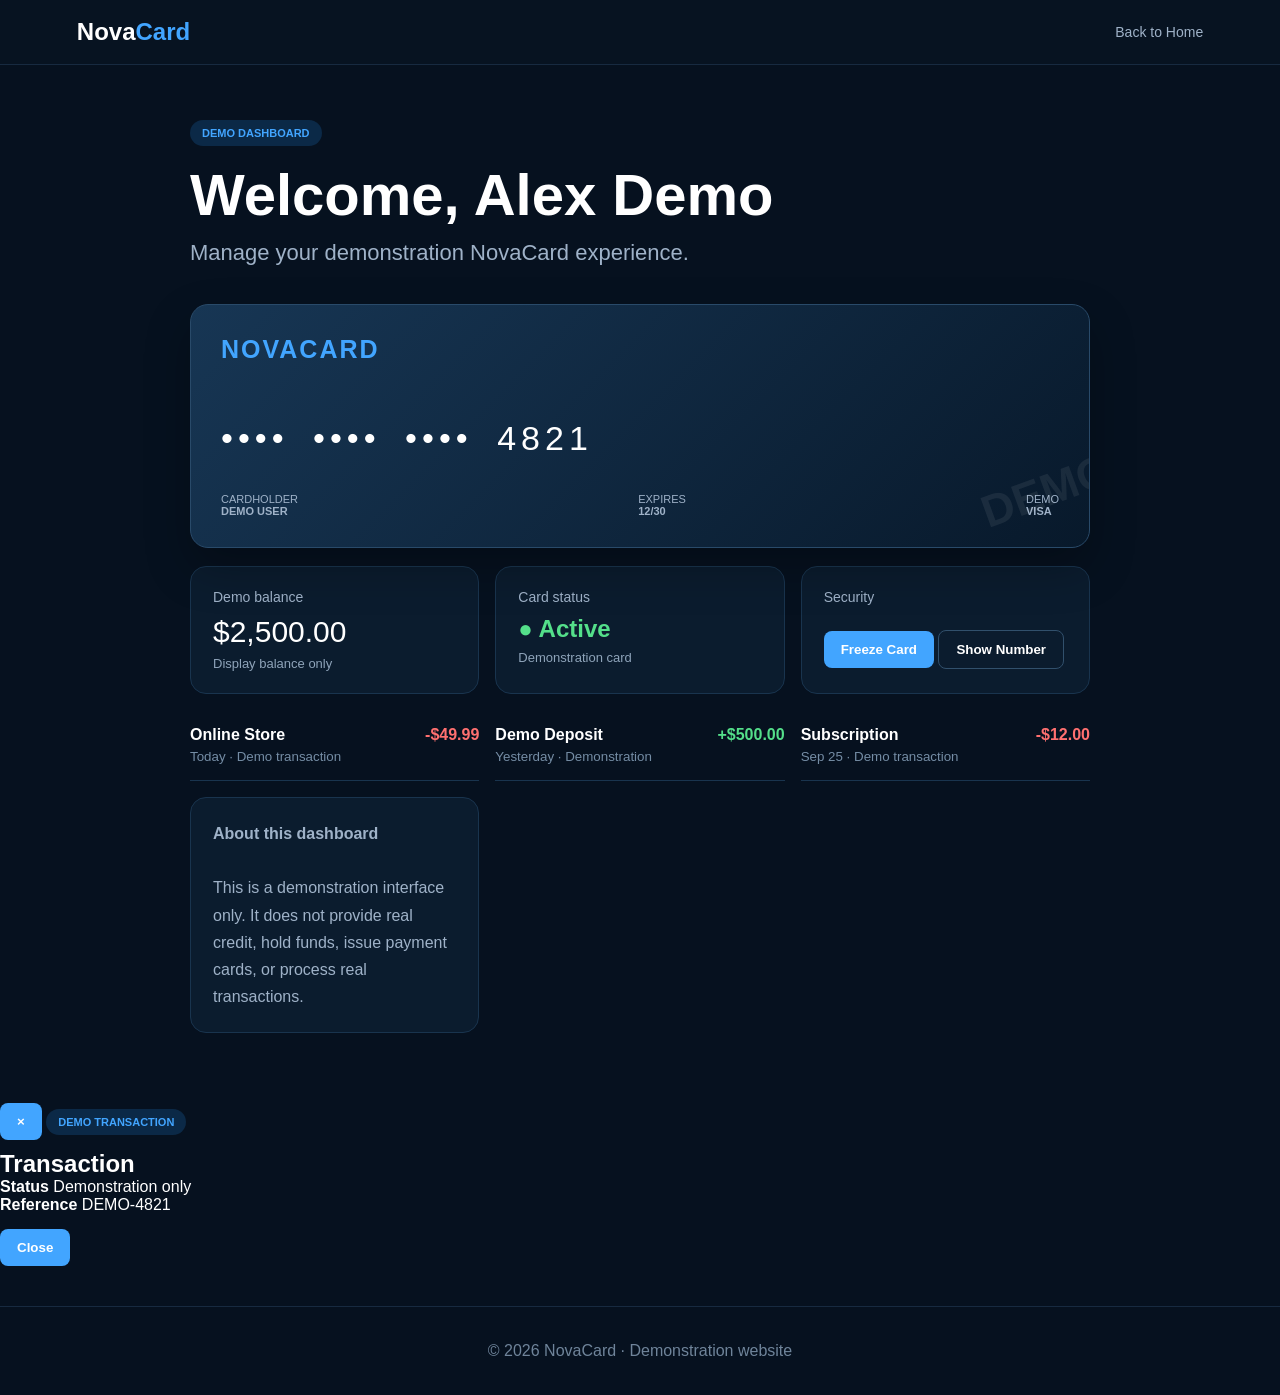
==== dashboard.html @ a3dd153f "Add universal transaction modal styles Added styles for a universal transaction modal, including dis" ====
<!DOCTYPE html>
<html lang="en">
<head>
  <meta charset="UTF-8">
  <meta name="viewport" content="width=device-width, initial-scale=1.0">
  <title>NovaCard - Demo Dashboard</title>

  <style>
    * {
      box-sizing: border-box;
      margin: 0;
      padding: 0;
    }

    body {
      font-family: Arial, sans-serif;
      background: #06111f;
      color: white;
      min-height: 100vh;
    }

    header {
      display: flex;
      justify-content: space-between;
      align-items: center;
      padding: 18px 6%;
      background: #071321;
      border-bottom: 1px solid #172a40;
    }

    .logo {
      font-size: 24px;
      font-weight: 800;
    }

    .logo span {
      color: #42a5ff;
    }

    header a {
      color: #9fb2c8;
      text-decoration: none;
      font-size: 14px;
    }

    main {
      width: 90%;
      max-width: 900px;
      margin: 55px auto;
    }

    .badge {
      display: inline-block;
      background: #0b2947;
      color: #42a5ff;
      padding: 7px 12px;
      border-radius: 20px;
      font-size: 11px;
      font-weight: bold;
      margin-bottom: 15px;
    }

    h1 {
      font-size: clamp(34px, 7vw, 58px);
      margin-bottom: 8px;
    }

    .subtitle {
      color: #9fb2c8;
      font-size: 22px;
      line-height: 1.5;
      margin-bottom: 35px;
    }

    .card {
      position: relative;
      background: linear-gradient(135deg, #173654, #08192b);
      border: 1px solid #294a69;
      border-radius: 18px;
      padding: 30px;
      min-height: 220px;
      margin-bottom: 18px;
      overflow: hidden;
      box-shadow: 0 20px 45px rgba(0,0,0,.25);
    }

    .card-brand {
      color: #42a5ff;
      font-size: 25px;
      font-weight: 800;
      letter-spacing: 2px;
    }

    .demo-watermark {
      position: absolute;
      right: -25px;
      bottom: 30px;
      font-size: 45px;
      color: rgba(255,255,255,.07);
      transform: rotate(-20deg);
      font-weight: 800;
    }

    .number {
      margin-top: 55px;
      font-size: clamp(22px, 6vw, 34px);
      letter-spacing: 5px;
      word-spacing: 10px;
    }

    .card-details {
      display: flex;
      justify-content: space-between;
      margin-top: 35px;
      color: #9fb2c8;
      font-size: 11px;
    }

    .pan {
      letter-spacing: 3px;
    }

    .grid {
      display: grid;
      grid-template-columns: repeat(3, 1fr);
      gap: 16px;
      margin-bottom: 18px;
    }

    .panel {
      background: #0b1c2e;
      border: 1px solid #19344e;
      border-radius: 16px;
      padding: 22px;
    }

    .panel-label {
      color: #9fb2c8;
      font-size: 14px;
      margin-bottom: 10px;
    }

    .balance {
      font-size: 30px;
    }

    .status {
      color: #54df8a;
      font-size: 24px;
      font-weight: bold;
    }

    .status.frozen {
      color: #ff6b6b;
    }

    .small {
      color: #8fa4ba;
      margin-top: 7px;
      font-size: 13px;
    }

    button {
      margin-top: 15px;
      background: #42a5ff;
      border: none;
      border-radius: 8px;
      padding: 11px 17px;
      color: white;
      font-weight: bold;
      cursor: pointer;
    }

    button.secondary {
      background: transparent;
      border: 1px solid #31506c;
    }

    .transactions {
      background: #0b1c2e;
      border: 1px solid #19344e;
      border-radius: 16px;
      padding: 22px;
      margin-bottom: 18px;
    }

    .transactions h2 {
      margin-bottom: 15px;
    }

    .transaction {
      display: flex;
      justify-content: space-between;
      padding: 16px 0;
      border-bottom: 1px solid #19344e;
    }

    .transaction:last-child {
      border-bottom: none;
    }

    .transaction small {
      display: block;
      color: #758da5;
      margin-top: 5px;
    }

    .negative {
      color: #ff7070;
    }

    .positive {
      color: #54df8a;
    }

    .notice {
      background: #0b1c2e;
      border: 1px solid #19344e;
      border-radius: 16px;
      padding: 22px;
      color: #9fb2c8;
      line-height: 1.7;
    }

    footer {
      text-align: center;
      padding: 35px 20px;
      color: #6f849a;
      border-top: 1px solid #172a40;
      margin-top: 40px;
    }

    @media (max-width: 700px) {
      .grid {
        grid-template-columns: 1fr;
      }

      main {
        margin-top: 35px;
      }

      .card {
        padding: 22px;
        min-height: 200px;
      }

      .number {
        margin-top: 45px;
        font-size: 22px;
        letter-spacing: 3px;
      }

      .subtitle {
        font-size: 20px;
      }
    .modal {
  display: none;
  position: fixed;
  inset: 0;
  background: rgba(0,0,0,.75);
  align-items: center;
  justify-content: center;
  padding: 20px;
  z-index: 1000;
}

.modal.show {
  display: flex;
}

.modal-box {
  position: relative;
  width: 100%;
  max-width: 420px;
  background: #0b1c2e;
  border: 1px solid #294a69;
  border-radius: 18px;
  padding: 28px;
  box-shadow: 0 25px 70px rgba(0,0,0,.5);
}

.modal-box h2 {
  font-size: 28px;
  margin: 10px 0;
}

.modal-amount {
  font-size: 34px;
  font-weight: bold;
  margin: 20px 0 8px;
}

.modal-box p {
  color: #9fb2c8;
}

.modal-info {
  display: flex;
  justify-content: space-between;
  gap: 20px;
  padding: 15px 0;
  border-bottom: 1px solid #19344e;
  color: #9fb2c8;
}

.modal-info strong {
  color: white;
}

.close {
  position: absolute;
  top: 12px;
  right: 15px;
  background: transparent;
  color: white;
  font-size: 28px;
  padding: 4px 10px;
  margin: 0;
}
      /* Mobile layout fixes */
@media (max-width: 700px) {

  .grid {
    grid-template-columns: 1fr !important;
  }

  .transactions {
    display: block !important;
    width: 100% !important;
  }

  .transaction {
    width: 100% !important;
    display: flex !important;
    justify-content: space-between !important;
    align-items: center !important;
    gap: 15px !important;
  }

  .notice {
    width: 100% !important;
    margin-left: 0 !important;
    margin-right: 0 !important;
  }

  main {
    width: 100% !important;
    max-width: 100% !important;
    padding-left: 16px !important;
    padding-right: 16px !important;
    box-sizing: border-box !important;
  }

  header {
    padding-left: 16px !important;
    padding-right: 16px !important;
  }

  /* Mobile transaction popup */
  .modal {
    position: fixed !important;
    inset: 0 !important;
    width: 100% !important;
    height: 100% !important;
    display: none !important;
    align-items: center !important;
    justify-content: center !important;
    background: rgba(0, 0, 0, 0.75) !important;
    z-index: 9999 !important;
    padding: 20px !important;
    box-sizing: border-box !important;
  }

  .modal.show {
    display: flex !important;
  }

  .modal-box {
    width: 100% !important;
    max-width: 420px !important;
    max-height: 90vh !important;
    overflow-y: auto !important;
    box-sizing: border-box !important;
    position: relative !important;
    border-radius: 18px !important;
  }

  .modal-info {
    width: 100% !important;
    box-sizing: border-box !important;
  }

  .modal-box button {
    max-width: 100% !important;
  }
  }
      /* UNIVERSAL TRANSACTION MODAL */
.modal {
  position: fixed !important;
  inset: 0 !important;
  width: 100vw !important;
  height: 100vh !important;
  display: none !important;
  align-items: center !important;
  justify-content: center !important;
  background: rgba(0, 0, 0, 0.75) !important;
  z-index: 99999 !important;
  padding: 20px !important;
  box-sizing: border-box !important;
}

.modal.show {
  display: flex !important;
}

.modal-box {
  width: 100% !important;
  max-width: 420px !important;
  max-height: 90vh !important;
  overflow-y: auto !important;
  box-sizing: border-box !important;
  position: relative !important;
  margin: 0 auto !important;
  border-radius: 18px !important;
}

.modal-info {
  width: 100% !important;
  box-sizing: border-box !important;
}

.modal-box button {
  max-width: 100% !important;
  }
  </style>
</head>

<body>

<header>
  <div class="logo">Nova<span>Card</span></div>
  <a href="index.html">Back to Home</a>
</header>

<main>

  <div class="badge">DEMO DASHBOARD</div>

  <h1>Welcome, Alex Demo</h1>

  <p class="subtitle">
    Manage your demonstration NovaCard experience.
  </p>

  <section class="card">

    <div class="card-brand">NOVACARD</div>

    <div class="number">
      <span id="cardNumber">•••• •••• •••• 4821</span>
    </div>

    <div class="card-details">
      <div>
        CARDHOLDER<br>
        <strong>DEMO USER</strong>
      </div>

      <div>
        EXPIRES<br>
        <strong>12/30</strong>
      </div>

      <div>
        DEMO<br>
        <strong>VISA</strong>
      </div>
    </div>

    <div class="demo-watermark">DEMO</div>

  </section>

  <div class="grid">

    <div class="panel">
      <div class="panel-label">Demo balance</div>
      <div class="balance">$2,500.00</div>
      <div class="small">Display balance only</div>
    </div>

    <div class="panel">
      <div class="panel-label">Card status</div>
      <div id="status" class="status">● Active</div>
      <div id="statusText" class="small">
        Demonstration card
      </div>
    </div>

    <div class="panel">
      <div class="panel-label">Security</div>

      <button
        id="freezeButton"
        onclick="toggleCard()">
        Freeze Card
      </button>

      <button
        class="secondary"
        onclick="toggleNumber()">
        Show Number
      </button>
    </div>

  <div class="transaction" onclick="showTransaction('Online Store', '-$49.99', 'Today')">
  <div>
    <strong>Online Store</strong>
    <small>Today · Demo transaction</small>
  </div>
  <strong class="negative">-$49.99</strong>
  </div>

    <div class="transaction" onclick="showTransaction('Demo Deposit', '+$500.00', 'Yesterday')">
  <div>
    <strong>Demo Deposit</strong>
    <small>Yesterday · Demonstration</small>
  </div>
  <strong class="positive">+$500.00</strong>
    </div>
    <div class="transaction" onclick="showTransaction('Subscription', '-$12.00', 'Sep 25')">
  <div>
    <strong>Subscription</strong>
    <small>Sep 25 · Demo transaction</small>
  </div>
  <strong class="negative">-$12.00</strong>
    </div>

  </section>

  <section class="notice">
    <strong>About this dashboard</strong>
    <br><br>
    This is a demonstration interface only. It does not
    provide real credit, hold funds, issue payment cards,
    or process real transactions.
  </section>

</main>
<div id="transactionModal" class="modal">
  <div class="modal-box">

    <button class="close" onclick="closeTransaction()">×</button>

    <div class="badge">DEMO TRANSACTION</div>

    <h2 id="modalTitle">Transaction</h2>

    <div class="modal-amount" id="modalAmount"></div>

    <p id="modalDate"></p>

    <div class="modal-info">
      <strong>Status</strong>
      <span>Demonstration only</span>
    </div>

    <div class="modal-info">
      <strong>Reference</strong>
      <span>DEMO-4821</span>
    </div>

    <button onclick="closeTransaction()">
      Close
    </button>

  </div>
  </div>
<footer>
  © 2026 NovaCard · Demonstration website
</footer>

<script>

  let frozen = false;
  let revealed = false;

  function toggleCard() {

    frozen = !frozen;

    const status = document.getElementById("status");
    const statusText = document.getElementById("statusText");
    const button = document.getElementById("freezeButton");

    if (frozen) {

      status.textContent = "● Frozen";
      status.classList.add("frozen");

      statusText.textContent =
        "Demonstration card is frozen";

      button.textContent = "Unfreeze Card";

    } else {

      status.textContent = "● Active";
      status.classList.remove("frozen");

      statusText.textContent =
        "Demonstration card";

      button.textContent = "Freeze Card";
    }
  }

  function toggleNumber() {

    revealed = !revealed;

    const number = document.getElementById("cardNumber");

    if (revealed) {
      number.textContent = "4242 4242 4242 4821";
    } else {
      number.textContent = "•••• •••• •••• 4821";
    }
  }
function showTransaction(title, amount, date) {

  document.getElementById("modalTitle").textContent = title;
  document.getElementById("modalAmount").textContent = amount;
  document.getElementById("modalDate").textContent =
    date + " · Demo transaction";

  document
    .getElementById("transactionModal")
    .classList.add("show");
}

function closeTransaction() {

  document
    .getElementById("transactionModal")
    .classList.remove("show");
}

document
  .getElementById("transactionModal")
  .addEventListener("click", function(event) {

    if (event.target === this) {
      closeTransaction();
    }

  });
</script>

</body>
        </html>
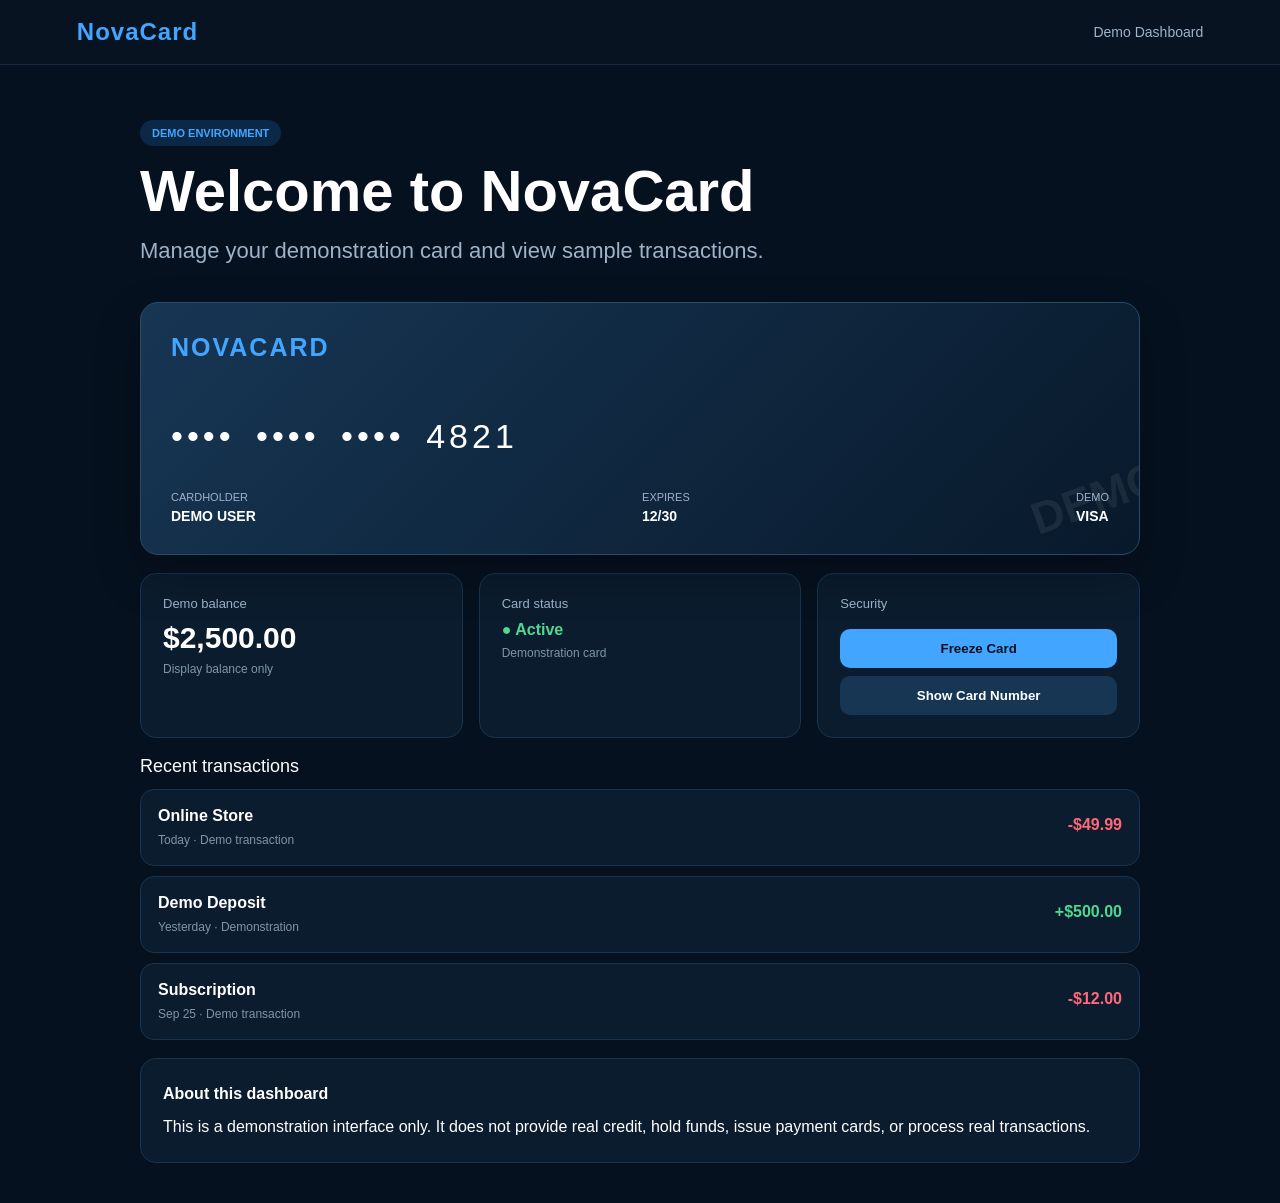
==== commit d736d4b6: "Update dashboard.html" ====
--- a/dashboard.html
+++ b/dashboard.html
@@ -2,660 +2,1262 @@
 <html lang="en">
 <head>
   <meta charset="UTF-8">
-  <meta name="viewport" content="width=device-width, initial-scale=1.0">
+
+  <meta
+    name="viewport"
+    content="width=device-width, initial-scale=1.0"
+  >
+
   <title>NovaCard - Demo Dashboard</title>
 
   <style>
+    /* ================================
+       RESET
+    ================================= */
+
     * {
       box-sizing: border-box;
       margin: 0;
       padding: 0;
     }
 
+    html {
+      width: 100%;
+      min-height: 100%;
+      overflow-x: hidden;
+    }
+
     body {
-      font-family: Arial, sans-serif;
+      width: 100%;
+      min-height: 100vh;
+      overflow-x: hidden;
+
+      font-family: Arial, Helvetica, sans-serif;
+
       background: #06111f;
-      color: white;
-      min-height: 100vh;
-    }
+      color: #ffffff;
+    }
+
+    button {
+      font-family: inherit;
+    }
+
+
+    /* ================================
+       HEADER
+    ================================= */
 
     header {
+      width: 100%;
+
       display: flex;
+      align-items: center;
       justify-content: space-between;
-      align-items: center;
+
+      gap: 20px;
+
       padding: 18px 6%;
+
       background: #071321;
+
       border-bottom: 1px solid #172a40;
     }
 
     .logo {
+      color: #42a5ff;
+
       font-size: 24px;
       font-weight: 800;
-    }
-
-    .logo span {
-      color: #42a5ff;
+
+      letter-spacing: 1px;
     }
 
     header a {
       color: #9fb2c8;
+
       text-decoration: none;
+
       font-size: 14px;
     }
+
+
+    /* ================================
+       MAIN
+    ================================= */
 
     main {
       width: 90%;
-      max-width: 900px;
-      margin: 55px auto;
-    }
+      max-width: 1000px;
+
+      margin: 55px auto 40px;
+    }
+
+
+    /* ================================
+       INTRO
+    ================================= */
 
     .badge {
       display: inline-block;
+
       background: #0b2947;
       color: #42a5ff;
+
       padding: 7px 12px;
+
       border-radius: 20px;
+
       font-size: 11px;
       font-weight: bold;
+
       margin-bottom: 15px;
     }
 
     h1 {
       font-size: clamp(34px, 7vw, 58px);
-      margin-bottom: 8px;
+
+      line-height: 1.05;
+
+      margin-bottom: 12px;
     }
 
     .subtitle {
       color: #9fb2c8;
-      font-size: 22px;
+
+      font-size: clamp(18px, 3vw, 22px);
+
       line-height: 1.5;
+
       margin-bottom: 35px;
     }
+
+
+    /* ================================
+       DEMO CARD
+    ================================= */
 
     .card {
       position: relative;
-      background: linear-gradient(135deg, #173654, #08192b);
+
+      width: 100%;
+
+      min-height: 220px;
+
+      padding: 30px;
+
+      margin-bottom: 18px;
+
+      overflow: hidden;
+
+      background:
+        linear-gradient(
+          135deg,
+          #173654,
+          #08192b
+        );
+
       border: 1px solid #294a69;
+
       border-radius: 18px;
-      padding: 30px;
-      min-height: 220px;
-      margin-bottom: 18px;
-      overflow: hidden;
-      box-shadow: 0 20px 45px rgba(0,0,0,.25);
+
+      box-shadow:
+        0 20px 45px rgba(0, 0, 0, 0.25);
     }
 
     .card-brand {
       color: #42a5ff;
+
       font-size: 25px;
       font-weight: 800;
+
       letter-spacing: 2px;
     }
 
     .demo-watermark {
       position: absolute;
+
       right: -25px;
       bottom: 30px;
+
+      color: rgba(255, 255, 255, 0.07);
+
       font-size: 45px;
-      color: rgba(255,255,255,.07);
+      font-weight: 800;
+
       transform: rotate(-20deg);
-      font-weight: 800;
+
+      pointer-events: none;
     }
 
     .number {
       margin-top: 55px;
-      font-size: clamp(22px, 6vw, 34px);
-      letter-spacing: 5px;
-      word-spacing: 10px;
+
+      font-size: clamp(20px, 4vw, 34px);
+
+      letter-spacing: 4px;
+
+      word-spacing: 8px;
+
+      overflow-wrap: anywhere;
     }
 
     .card-details {
       display: flex;
+
       justify-content: space-between;
+
+      gap: 15px;
+
       margin-top: 35px;
+
       color: #9fb2c8;
+
       font-size: 11px;
     }
 
-    .pan {
-      letter-spacing: 3px;
-    }
+    .card-details strong {
+      display: inline-block;
+
+      margin-top: 5px;
+
+      color: #ffffff;
+
+      font-size: 14px;
+    }
+
+
+    /* ================================
+       DASHBOARD GRID
+    ================================= */
 
     .grid {
+      width: 100%;
+
       display: grid;
-      grid-template-columns: repeat(3, 1fr);
+
+      grid-template-columns:
+        repeat(3, minmax(0, 1fr));
+
       gap: 16px;
+
       margin-bottom: 18px;
     }
 
     .panel {
+      width: 100%;
+      min-width: 0;
+
+      padding: 22px;
+
       background: #0b1c2e;
+
       border: 1px solid #19344e;
+
       border-radius: 16px;
-      padding: 22px;
     }
 
     .panel-label {
       color: #9fb2c8;
-      font-size: 14px;
+
+      font-size: 13px;
+
       margin-bottom: 10px;
     }
 
     .balance {
       font-size: 30px;
+
+      font-weight: 700;
+
+      margin-bottom: 5px;
+    }
+
+    .small {
+      color: #7f95aa;
+
+      font-size: 12px;
+
+      line-height: 1.5;
     }
 
     .status {
-      color: #54df8a;
-      font-size: 24px;
-      font-weight: bold;
-    }
-
-    .status.frozen {
-      color: #ff6b6b;
-    }
-
-    .small {
-      color: #8fa4ba;
-      margin-top: 7px;
-      font-size: 13px;
-    }
+      color: #50d890;
+
+      font-weight: 700;
+
+      margin-bottom: 5px;
+    }
+
+
+    /* ================================
+       BUTTONS
+    ================================= */
 
     button {
-      margin-top: 15px;
+      width: 100%;
+
+      border: 0;
+
+      border-radius: 10px;
+
+      padding: 12px 14px;
+
+      margin-top: 8px;
+
       background: #42a5ff;
-      border: none;
-      border-radius: 8px;
-      padding: 11px 17px;
-      color: white;
-      font-weight: bold;
+
+      color: #06111f;
+
+      font-weight: 700;
+
       cursor: pointer;
     }
 
+    button:hover {
+      opacity: 0.9;
+    }
+
     button.secondary {
-      background: transparent;
-      border: 1px solid #31506c;
-    }
+      background: #173653;
+
+      color: #ffffff;
+    }
+
+    button.danger {
+      background: #d94b5b;
+
+      color: #ffffff;
+    }
+
+
+    /* ================================
+       TRANSACTIONS
+    ================================= */
 
     .transactions {
+      width: 100%;
+
+      margin-top: 18px;
+      margin-bottom: 18px;
+    }
+
+    .section-title {
+      margin-bottom: 12px;
+
+      font-size: 18px;
+    }
+
+    .transaction-list {
+      width: 100%;
+
+      display: grid;
+
+      grid-template-columns: 1fr;
+
+      gap: 10px;
+    }
+
+    .transaction {
+      width: 100%;
+      min-width: 0;
+
+      display: flex;
+
+      align-items: center;
+      justify-content: space-between;
+
+      gap: 20px;
+
+      padding: 17px;
+
       background: #0b1c2e;
+
       border: 1px solid #19344e;
+
+      border-radius: 14px;
+
+      cursor: pointer;
+    }
+
+    .transaction:hover {
+      border-color: #42a5ff;
+    }
+
+    .transaction strong {
+      display: block;
+
+      margin-bottom: 5px;
+    }
+
+    .transaction small {
+      color: #7f95aa;
+
+      font-size: 12px;
+    }
+
+    .positive {
+      color: #50d890;
+
+      white-space: nowrap;
+    }
+
+    .negative {
+      color: #ff6878;
+
+      white-space: nowrap;
+    }
+
+
+    /* ================================
+       ABOUT
+    ================================= */
+
+    .notice {
+      width: 100%;
+
+      display: block;
+
+      padding: 22px;
+
+      margin-top: 18px;
+
+      background: #0b1c2e;
+
+      border: 1px solid #19344e;
+
       border-radius: 16px;
-      padding: 22px;
+
+      color: #ffffff;
+
+      line-height: 1.6;
+    }
+
+    .notice strong {
+      display: block;
+
+      margin-bottom: 8px;
+    }
+
+
+    /* ================================
+       TRANSACTION MODAL
+    ================================= */
+
+    .modal {
+      position: fixed;
+
+      inset: 0;
+
+      z-index: 99999;
+
+      width: 100vw;
+      height: 100vh;
+
+      display: none;
+
+      align-items: center;
+      justify-content: center;
+
+      padding: 20px;
+
+      background: rgba(0, 0, 0, 0.78);
+
+      overflow-y: auto;
+    }
+
+    .modal.show {
+      display: flex;
+    }
+
+    .modal-box {
+      position: relative;
+
+      width: 100%;
+      max-width: 430px;
+
+      max-height: 90vh;
+
+      overflow-y: auto;
+
+      padding: 28px;
+
+      background: #0b1c2e;
+
+      border: 1px solid #294a69;
+
+      border-radius: 18px;
+
+      box-shadow:
+        0 25px 70px rgba(0, 0, 0, 0.55);
+    }
+
+    .close {
+      position: absolute;
+
+      top: 12px;
+      right: 12px;
+
+      width: 40px;
+      height: 40px;
+
+      margin: 0;
+
+      padding: 0;
+
+      border-radius: 50%;
+
+      background: #173653;
+
+      color: #ffffff;
+
+      font-size: 22px;
+
+      line-height: 40px;
+
+      text-align: center;
+    }
+
+    .modal-box h2 {
+      margin-top: 20px;
+
+      margin-bottom: 12px;
+
+      font-size: 26px;
+    }
+
+    .modal-amount {
+      margin-bottom: 10px;
+
+      font-size: 30px;
+
+      font-weight: 700;
+    }
+
+    .modal-box p {
+      color: #9fb2c8;
+
       margin-bottom: 18px;
-    }
-
-    .transactions h2 {
-      margin-bottom: 15px;
-    }
-
-    .transaction {
-      display: flex;
-      justify-content: space-between;
-      padding: 16px 0;
-      border-bottom: 1px solid #19344e;
-    }
-
-    .transaction:last-child {
-      border-bottom: none;
-    }
-
-    .transaction small {
-      display: block;
-      color: #758da5;
-      margin-top: 5px;
-    }
-
-    .negative {
-      color: #ff7070;
-    }
-
-    .positive {
-      color: #54df8a;
-    }
-
-    .notice {
-      background: #0b1c2e;
-      border: 1px solid #19344e;
-      border-radius: 16px;
-      padding: 22px;
+
+      line-height: 1.5;
+    }
+
+    .modal-info {
+      width: 100%;
+
+      padding: 14px;
+
+      margin-top: 10px;
+
+      background: #071321;
+
+      border-radius: 10px;
+
       color: #9fb2c8;
-      line-height: 1.7;
-    }
-
-    footer {
-      text-align: center;
-      padding: 35px 20px;
-      color: #6f849a;
-      border-top: 1px solid #172a40;
-      margin-top: 40px;
-    }
+    }
+
+    .modal-info strong {
+      color: #ffffff;
+    }
+
+
+    /* ================================
+       TABLET
+    ================================= */
+
+    @media (max-width: 850px) {
+
+      main {
+        width: 92%;
+        margin-top: 40px;
+      }
+
+      .grid {
+        grid-template-columns:
+          repeat(2, minmax(0, 1fr));
+      }
+
+      .transaction-list {
+        grid-template-columns: 1fr;
+      }
+    }
+
+
+    /* ================================
+       MOBILE
+    ================================= */
 
     @media (max-width: 700px) {
+
+      header {
+        padding: 16px 5%;
+      }
+
+      .logo {
+        font-size: 21px;
+      }
+
+      header a {
+        font-size: 12px;
+      }
+
+      main {
+        width: 92%;
+
+        margin-top: 35px;
+        margin-bottom: 30px;
+      }
+
+      h1 {
+        font-size: 36px;
+      }
+
+      .subtitle {
+        font-size: 18px;
+
+        margin-bottom: 25px;
+      }
+
+      .card {
+        padding: 22px;
+
+        min-height: 205px;
+
+        border-radius: 16px;
+      }
+
+      .card-brand {
+        font-size: 21px;
+      }
+
+      .number {
+        margin-top: 45px;
+
+        font-size: 20px;
+
+        letter-spacing: 2px;
+
+        word-spacing: 5px;
+      }
+
+      .card-details {
+        margin-top: 28px;
+
+        font-size: 9px;
+      }
+
+      .card-details strong {
+        font-size: 12px;
+      }
+
       .grid {
         grid-template-columns: 1fr;
-      }
+
+        gap: 12px;
+      }
+
+      .panel {
+        padding: 20px;
+      }
+
+      .balance {
+        font-size: 27px;
+      }
+
+      .transaction {
+        padding: 15px;
+
+        gap: 12px;
+      }
+
+      .transaction strong {
+        font-size: 14px;
+      }
+
+      .transaction small {
+        font-size: 11px;
+      }
+
+      .notice {
+        padding: 20px;
+
+        font-size: 14px;
+      }
+
+      .modal {
+        padding: 14px;
+      }
+
+      .modal-box {
+        max-width: 100%;
+
+        padding: 24px 20px;
+
+        border-radius: 16px;
+      }
+    }
+
+
+    /* ================================
+       VERY SMALL PHONES
+    ================================= */
+
+    @media (max-width: 380px) {
 
       main {
-        margin-top: 35px;
-      }
-
-      .card {
-        padding: 22px;
-        min-height: 200px;
+        width: 94%;
       }
 
       .number {
-        margin-top: 45px;
-        font-size: 22px;
-        letter-spacing: 3px;
-      }
-
-      .subtitle {
-        font-size: 20px;
-      }
-    .modal {
-  display: none;
-  position: fixed;
-  inset: 0;
-  background: rgba(0,0,0,.75);
-  align-items: center;
-  justify-content: center;
-  padding: 20px;
-  z-index: 1000;
-}
-
-.modal.show {
-  display: flex;
-}
-
-.modal-box {
-  position: relative;
-  width: 100%;
-  max-width: 420px;
-  background: #0b1c2e;
-  border: 1px solid #294a69;
-  border-radius: 18px;
-  padding: 28px;
-  box-shadow: 0 25px 70px rgba(0,0,0,.5);
-}
-
-.modal-box h2 {
-  font-size: 28px;
-  margin: 10px 0;
-}
-
-.modal-amount {
-  font-size: 34px;
-  font-weight: bold;
-  margin: 20px 0 8px;
-}
-
-.modal-box p {
-  color: #9fb2c8;
-}
-
-.modal-info {
-  display: flex;
-  justify-content: space-between;
-  gap: 20px;
-  padding: 15px 0;
-  border-bottom: 1px solid #19344e;
-  color: #9fb2c8;
-}
-
-.modal-info strong {
-  color: white;
-}
-
-.close {
-  position: absolute;
-  top: 12px;
-  right: 15px;
-  background: transparent;
-  color: white;
-  font-size: 28px;
-  padding: 4px 10px;
-  margin: 0;
-}
-      /* Mobile layout fixes */
-@media (max-width: 700px) {
-
-  .grid {
-    grid-template-columns: 1fr !important;
-  }
-
-  .transactions {
-    display: block !important;
-    width: 100% !important;
-  }
-
-  .transaction {
-    width: 100% !important;
-    display: flex !important;
-    justify-content: space-between !important;
-    align-items: center !important;
-    gap: 15px !important;
-  }
-
-  .notice {
-    width: 100% !important;
-    margin-left: 0 !important;
-    margin-right: 0 !important;
-  }
-
-  main {
-    width: 100% !important;
-    max-width: 100% !important;
-    padding-left: 16px !important;
-    padding-right: 16px !important;
-    box-sizing: border-box !important;
-  }
-
-  header {
-    padding-left: 16px !important;
-    padding-right: 16px !important;
-  }
-
-  /* Mobile transaction popup */
-  .modal {
-    position: fixed !important;
-    inset: 0 !important;
-    width: 100% !important;
-    height: 100% !important;
-    display: none !important;
-    align-items: center !important;
-    justify-content: center !important;
-    background: rgba(0, 0, 0, 0.75) !important;
-    z-index: 9999 !important;
-    padding: 20px !important;
-    box-sizing: border-box !important;
-  }
-
-  .modal.show {
-    display: flex !important;
-  }
-
-  .modal-box {
-    width: 100% !important;
-    max-width: 420px !important;
-    max-height: 90vh !important;
-    overflow-y: auto !important;
-    box-sizing: border-box !important;
-    position: relative !important;
-    border-radius: 18px !important;
-  }
-
-  .modal-info {
-    width: 100% !important;
-    box-sizing: border-box !important;
-  }
-
-  .modal-box button {
-    max-width: 100% !important;
-  }
-  }
-      /* UNIVERSAL TRANSACTION MODAL */
-.modal {
-  position: fixed !important;
-  inset: 0 !important;
-  width: 100vw !important;
-  height: 100vh !important;
-  display: none !important;
-  align-items: center !important;
-  justify-content: center !important;
-  background: rgba(0, 0, 0, 0.75) !important;
-  z-index: 99999 !important;
-  padding: 20px !important;
-  box-sizing: border-box !important;
-}
-
-.modal.show {
-  display: flex !important;
-}
-
-.modal-box {
-  width: 100% !important;
-  max-width: 420px !important;
-  max-height: 90vh !important;
-  overflow-y: auto !important;
-  box-sizing: border-box !important;
-  position: relative !important;
-  margin: 0 auto !important;
-  border-radius: 18px !important;
-}
-
-.modal-info {
-  width: 100% !important;
-  box-sizing: border-box !important;
-}
-
-.modal-box button {
-  max-width: 100% !important;
-  }
+        font-size: 17px;
+
+        letter-spacing: 1px;
+
+        word-spacing: 3px;
+      }
+
+      .card-details {
+        gap: 8px;
+      }
+
+      .card-details strong {
+        font-size: 10px;
+      }
+
+      .transaction {
+        flex-direction: column;
+
+        align-items: flex-start;
+      }
+
+      .positive,
+      .negative {
+        align-self: flex-end;
+      }
+    }
   </style>
 </head>
 
+
 <body>
 
-<header>
-  <div class="logo">Nova<span>Card</span></div>
-  <a href="index.html">Back to Home</a>
-</header>
-
-<main>
-
-  <div class="badge">DEMO DASHBOARD</div>
-
-  <h1>Welcome, Alex Demo</h1>
-
-  <p class="subtitle">
-    Manage your demonstration NovaCard experience.
-  </p>
-
-  <section class="card">
-
-    <div class="card-brand">NOVACARD</div>
-
-    <div class="number">
-      <span id="cardNumber">•••• •••• •••• 4821</span>
+  <!-- ================================
+       HEADER
+  ================================= -->
+
+  <header>
+
+    <div class="logo">
+      NovaCard
     </div>
 
-    <div class="card-details">
-      <div>
-        CARDHOLDER<br>
-        <strong>DEMO USER</strong>
+    <a href="#">
+      Demo Dashboard
+    </a>
+
+  </header>
+
+
+  <!-- ================================
+       MAIN
+  ================================= -->
+
+  <main>
+
+    <div class="badge">
+      DEMO ENVIRONMENT
+    </div>
+
+    <h1>
+      Welcome to NovaCard
+    </h1>
+
+    <div class="subtitle">
+      Manage your demonstration card and view sample transactions.
+    </div>
+
+
+    <!-- ================================
+         CARD
+    ================================= -->
+
+    <section class="card">
+
+      <div class="card-brand">
+        NOVACARD
       </div>
 
-      <div>
-        EXPIRES<br>
-        <strong>12/30</strong>
+      <div class="demo-watermark">
+        DEMO
       </div>
 
-      <div>
-        DEMO<br>
-        <strong>VISA</strong>
+      <div class="number">
+        <span id="cardNumber">
+          •••• •••• •••• 4821
+        </span>
       </div>
+
+      <div class="card-details">
+
+        <div>
+          CARDHOLDER<br>
+          <strong>DEMO USER</strong>
+        </div>
+
+        <div>
+          EXPIRES<br>
+          <strong>12/30</strong>
+        </div>
+
+        <div>
+          DEMO<br>
+          <strong>VISA</strong>
+        </div>
+
+      </div>
+
+    </section>
+
+
+    <!-- ================================
+         DASHBOARD PANELS
+    ================================= -->
+
+    <div class="grid">
+
+
+      <!-- BALANCE -->
+
+      <div class="panel">
+
+        <div class="panel-label">
+          Demo balance
+        </div>
+
+        <div class="balance">
+          $2,500.00
+        </div>
+
+        <div class="small">
+          Display balance only
+        </div>
+
+      </div>
+
+
+      <!-- STATUS -->
+
+      <div class="panel">
+
+        <div class="panel-label">
+          Card status
+        </div>
+
+        <div
+          id="status"
+          class="status">
+          ● Active
+        </div>
+
+        <div
+          id="statusText"
+          class="small">
+          Demonstration card
+        </div>
+
+      </div>
+
+
+      <!-- SECURITY -->
+
+      <div class="panel">
+
+        <div class="panel-label">
+          Security
+        </div>
+
+        <button
+          id="freezeButton"
+          onclick="toggleCard()">
+          Freeze Card
+        </button>
+
+        <button
+          class="secondary"
+          onclick="toggleNumber()">
+          Show Card Number
+        </button>
+
+      </div>
+
     </div>
 
-    <div class="demo-watermark">DEMO</div>
-
-  </section>
-
-  <div class="grid">
-
-    <div class="panel">
-      <div class="panel-label">Demo balance</div>
-      <div class="balance">$2,500.00</div>
-      <div class="small">Display balance only</div>
+
+    <!-- ================================
+         TRANSACTIONS
+    ================================= -->
+
+    <section class="transactions">
+
+      <div class="section-title">
+        Recent transactions
+      </div>
+
+
+      <div class="transaction-list">
+
+
+        <div
+          class="transaction"
+          onclick="showTransaction(
+            'Online Store',
+            '-$49.99',
+            'Today'
+          )">
+
+          <div>
+
+            <strong>
+              Online Store
+            </strong>
+
+            <small>
+              Today · Demo transaction
+            </small>
+
+          </div>
+
+          <strong class="negative">
+            -$49.99
+          </strong>
+
+        </div>
+
+
+        <div
+          class="transaction"
+          onclick="showTransaction(
+            'Demo Deposit',
+            '+$500.00',
+            'Yesterday'
+          )">
+
+          <div>
+
+            <strong>
+              Demo Deposit
+            </strong>
+
+            <small>
+              Yesterday · Demonstration
+            </small>
+
+          </div>
+
+          <strong class="positive">
+            +$500.00
+          </strong>
+
+        </div>
+
+
+        <div
+          class="transaction"
+          onclick="showTransaction(
+            'Subscription',
+            '-$12.00',
+            'Sep 25'
+          )">
+
+          <div>
+
+            <strong>
+              Subscription
+            </strong>
+
+            <small>
+              Sep 25 · Demo transaction
+            </small>
+
+          </div>
+
+          <strong class="negative">
+            -$12.00
+          </strong>
+
+        </div>
+
+
+      </div>
+
+    </section>
+
+
+    <!-- ================================
+         ABOUT
+    ================================= -->
+
+    <section class="notice">
+
+      <strong>
+        About this dashboard
+      </strong>
+
+      This is a demonstration interface only.
+      It does not provide real credit, hold funds,
+      issue payment cards, or process real transactions.
+
+    </section>
+
+
+  </main>
+
+
+  <!-- ================================
+       TRANSACTION MODAL
+  ================================= -->
+
+  <div
+    id="transactionModal"
+    class="modal"
+    onclick="handleModalClick(event)">
+
+    <div class="modal-box">
+
+      <button
+        class="close"
+        onclick="closeTransaction()"
+        aria-label="Close">
+        ×
+      </button>
+
+      <div class="badge">
+        DEMO TRANSACTION
+      </div>
+
+      <h2 id="modalTitle">
+        Transaction
+      </h2>
+
+      <div
+        id="modalAmount"
+        class="modal-amount">
+      </div>
+
+      <p id="modalDate">
+      </p>
+
+      <div class="modal-info">
+
+        <strong>
+          Status
+        </strong>
+
+        <br>
+
+        Demonstration only
+
+      </div>
+
+      <div class="modal-info">
+
+        <strong>
+          Processing
+        </strong>
+
+        <br>
+
+        No real payment was made
+
+      </div>
+
     </div>
 
-    <div class="panel">
-      <div class="panel-label">Card status</div>
-      <div id="status" class="status">● Active</div>
-      <div id="statusText" class="small">
-        Demonstration card
-      </div>
-    </div>
-
-    <div class="panel">
-      <div class="panel-label">Security</div>
-
-      <button
-        id="freezeButton"
-        onclick="toggleCard()">
-        Freeze Card
-      </button>
-
-      <button
-        class="secondary"
-        onclick="toggleNumber()">
-        Show Number
-      </button>
-    </div>
-
-  <div class="transaction" onclick="showTransaction('Online Store', '-$49.99', 'Today')">
-  <div>
-    <strong>Online Store</strong>
-    <small>Today · Demo transaction</small>
   </div>
-  <strong class="negative">-$49.99</strong>
-  </div>
-
-    <div class="transaction" onclick="showTransaction('Demo Deposit', '+$500.00', 'Yesterday')">
-  <div>
-    <strong>Demo Deposit</strong>
-    <small>Yesterday · Demonstration</small>
-  </div>
-  <strong class="positive">+$500.00</strong>
-    </div>
-    <div class="transaction" onclick="showTransaction('Subscription', '-$12.00', 'Sep 25')">
-  <div>
-    <strong>Subscription</strong>
-    <small>Sep 25 · Demo transaction</small>
-  </div>
-  <strong class="negative">-$12.00</strong>
-    </div>
-
-  </section>
-
-  <section class="notice">
-    <strong>About this dashboard</strong>
-    <br><br>
-    This is a demonstration interface only. It does not
-    provide real credit, hold funds, issue payment cards,
-    or process real transactions.
-  </section>
-
-</main>
-<div id="transactionModal" class="modal">
-  <div class="modal-box">
-
-    <button class="close" onclick="closeTransaction()">×</button>
-
-    <div class="badge">DEMO TRANSACTION</div>
-
-    <h2 id="modalTitle">Transaction</h2>
-
-    <div class="modal-amount" id="modalAmount"></div>
-
-    <p id="modalDate"></p>
-
-    <div class="modal-info">
-      <strong>Status</strong>
-      <span>Demonstration only</span>
-    </div>
-
-    <div class="modal-info">
-      <strong>Reference</strong>
-      <span>DEMO-4821</span>
-    </div>
-
-    <button onclick="closeTransaction()">
-      Close
-    </button>
-
-  </div>
-  </div>
-<footer>
-  © 2026 NovaCard · Demonstration website
-</footer>
-
-<script>
-
-  let frozen = false;
-  let revealed = false;
-
-  function toggleCard() {
-
-    frozen = !frozen;
-
-    const status = document.getElementById("status");
-    const statusText = document.getElementById("statusText");
-    const button = document.getElementById("freezeButton");
-
-    if (frozen) {
-
-      status.textContent = "● Frozen";
-      status.classList.add("frozen");
-
-      statusText.textContent =
-        "Demonstration card is frozen";
-
-      button.textContent = "Unfreeze Card";
-
-    } else {
-
-      status.textContent = "● Active";
-      status.classList.remove("frozen");
-
-      statusText.textContent =
-        "Demonstration card";
-
-      button.textContent = "Freeze Card";
-    }
-  }
-
-  function toggleNumber() {
-
-    revealed = !revealed;
-
-    const number = document.getElementById("cardNumber");
-
-    if (revealed) {
-      number.textContent = "4242 4242 4242 4821";
-    } else {
-      number.textContent = "•••• •••• •••• 4821";
-    }
-  }
-function showTransaction(title, amount, date) {
-
-  document.getElementById("modalTitle").textContent = title;
-  document.getElementById("modalAmount").textContent = amount;
-  document.getElementById("modalDate").textContent =
-    date + " · Demo transaction";
-
-  document
-    .getElementById("transactionModal")
-    .classList.add("show");
-}
-
-function closeTransaction() {
-
-  document
-    .getElementById("transactionModal")
-    .classList.remove("show");
-}
-
-document
-  .getElementById("transactionModal")
-  .addEventListener("click", function(event) {
-
-    if (event.target === this) {
-      closeTransaction();
-    }
-
-  });
-</script>
+
+
+  <!-- ================================
+       JAVASCRIPT
+  ================================= -->
+
+  <script>
+
+    let cardFrozen = false;
+    let numberVisible = false;
+
+
+    /* ================================
+       FREEZE / UNFREEZE
+    ================================= */
+
+    function toggleCard() {
+
+      cardFrozen = !cardFrozen;
+
+      const status =
+        document.getElementById("status");
+
+      const statusText =
+        document.getElementById("statusText");
+
+      const button =
+        document.getElementById("freezeButton");
+
+
+      if (cardFrozen) {
+
+        status.textContent = "● Frozen";
+
+        status.style.color = "#ff6878";
+
+        statusText.textContent =
+          "Demonstration card is frozen";
+
+        button.textContent =
+          "Unfreeze Card";
+
+        button.classList.add("danger");
+
+      } else {
+
+        status.textContent = "● Active";
+
+        status.style.color = "#50d890";
+
+        statusText.textContent =
+          "Demonstration card";
+
+        button.textContent =
+          "Freeze Card";
+
+        button.classList.remove("danger");
+      }
+
+    }
+
+
+    /* ================================
+       CARD NUMBER
+    ================================= */
+
+    function toggleNumber() {
+
+      const number =
+        document.getElementById("cardNumber");
+
+      const button =
+        event.currentTarget;
+
+
+      numberVisible = !numberVisible;
+
+
+      if (numberVisible) {
+
+        number.textContent =
+          "4111 1111 1111 4821";
+
+        button.textContent =
+          "Hide Card Number";
+
+      } else {
+
+        number.textContent =
+          "•••• •••• •••• 4821";
+
+        button.textContent =
+          "Show Card Number";
+      }
+
+    }
+
+
+    /* ================================
+       OPEN TRANSACTION
+    ================================= */
+
+    function showTransaction(
+      title,
+      amount,
+      date
+    ) {
+
+      document.getElementById(
+        "modalTitle"
+      ).textContent = title;
+
+      document.getElementById(
+        "modalAmount"
+      ).textContent = amount;
+
+      document.getElementById(
+        "modalDate"
+      ).textContent =
+        date + " · Demo transaction";
+
+
+      document
+        .getElementById("transactionModal")
+        .classList.add("show");
+
+
+      document.body.style.overflow =
+        "hidden";
+    }
+
+
+    /* ================================
+       CLOSE TRANSACTION
+    ================================= */
+
+    function closeTransaction() {
+
+      document
+        .getElementById("transactionModal")
+        .classList.remove("show");
+
+
+      document.body.style.overflow =
+        "";
+    }
+
+
+    /* ================================
+       CLOSE WHEN CLICKING BACKDROP
+    ================================= */
+
+    function handleModalClick(event) {
+
+      if (
+        event.target ===
+        document.getElementById(
+          "transactionModal"
+        )
+      ) {
+
+        closeTransaction();
+      }
+
+    }
+
+
+    /* ================================
+       ESCAPE KEY
+    ================================= */
+
+    document.addEventListener(
+      "keydown",
+      function(event) {
+
+        if (event.key === "Escape") {
+
+          closeTransaction();
+
+        }
+
+      }
+    );
+
+  </script>
 
 </body>
-        </html>
+  </html>
